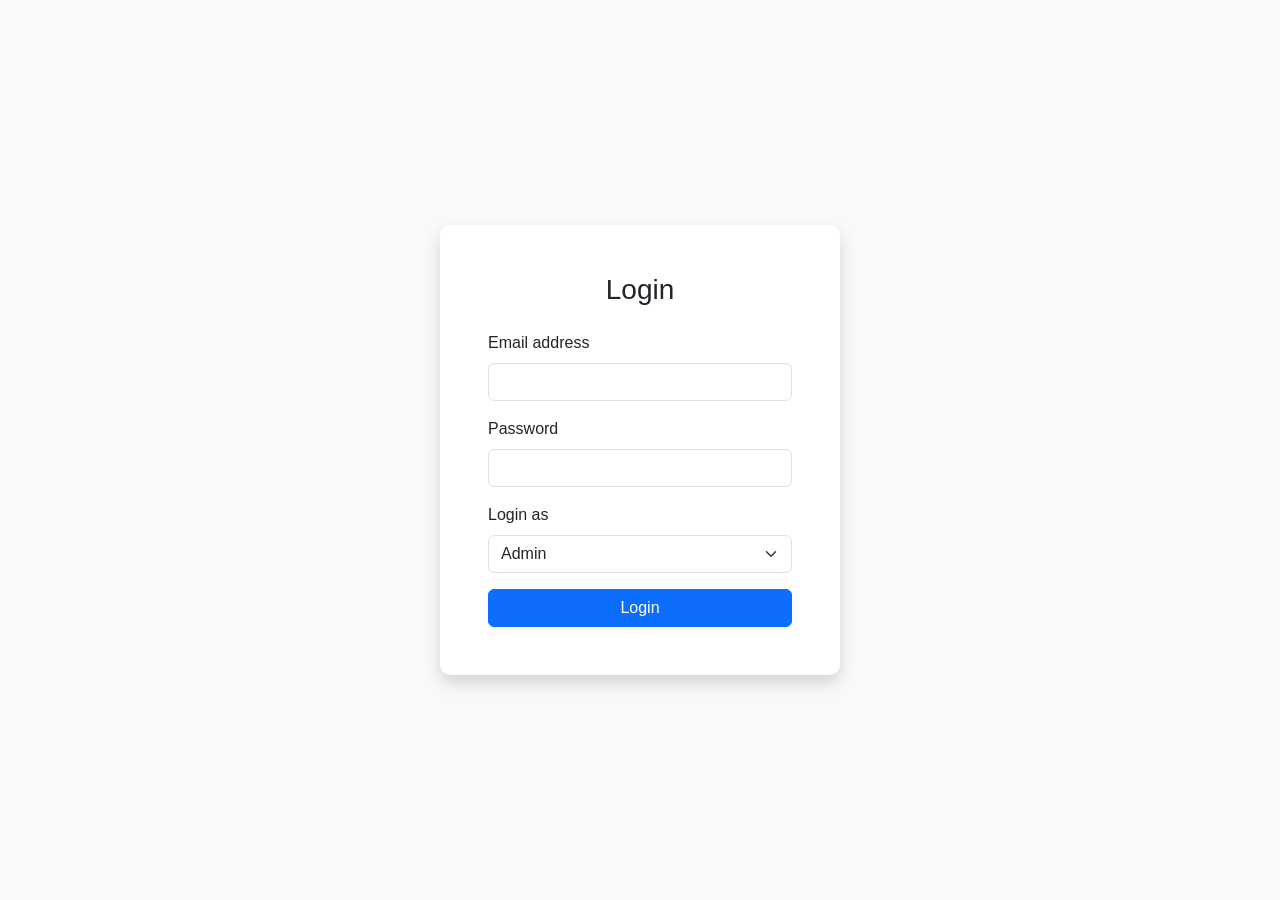
==== frontend/dashboard.html @ 7d5d5bfa "frontend added" ====
<!DOCTYPE html>
<html lang="en">
<head>
    <meta charset="UTF-8">
    <meta name="viewport" content="width=device-width, initial-scale=1.0">
    <title>Dashboard - ComfyGo</title>
    <link href="https://cdn.jsdelivr.net/npm/bootstrap@5.3.3/dist/css/bootstrap.min.css" rel="stylesheet">
    <link rel="stylesheet" href="css/style.css">
</head>
<body class="bg-light">
    <nav class="navbar navbar-expand-lg navbar-dark bg-dark">
        <div class="container">
            <a class="navbar-brand" href="dashboard.html">ComfyGo Admin</a>
            <div class="d-flex">
                <a href="hotels.html" class="btn btn-outline-light btn-sm me-2">Manage Hotels</a>
                <button id="logout-btn" class="btn btn-danger btn-sm">Logout</button>
            </div>
        </div>
    </nav>

    <div class="container mt-4">
        <h2>System Overview</h2>
        <hr>
        
        <div class="row mb-4">
            <div class="col-md-3">
                <div class="card text-white bg-primary">
                    <div class="card-body">
                        <h5 class="card-title">Customers</h5>
                        <h2 id="stat-customers">0</h2>
                    </div>
                </div>
            </div>
            <div class="col-md-3">
                <div class="card text-white bg-success">
                    <div class="card-body">
                        <h5 class="card-title">Hotels</h5>
                        <h2 id="stat-hotels">0</h2>
                    </div>
                </div>
            </div>
            <div class="col-md-3">
                <div class="card text-white bg-warning">
                    <div class="card-body">
                        <h5 class="card-title">Bookings</h5>
                        <h2 id="stat-bookings">0</h2>
                    </div>
                </div>
            </div>
            <div class="col-md-3">
                <div class="card text-white bg-info">
                    <div class="card-body">
                        <h5 class="card-title">Payments</h5>
                        <h2 id="stat-payments">0</h2>
                    </div>
                </div>
            </div>
        </div>

        <h4>Recent System Activity</h4>
        <div id="activity-feed" class="list-group">
        </div>
    </div>

    <script src="js/utils/storage.js"></script>
    <script src="js/api/client.js"></script>
    <script src="js/modules/auth.js"></script>
    <script src="js/modules/dashboard.js"></script>
</body>
</html>
---- frontend/css/style.css ----
body {
    font-family: 'Segoe UI', Tahoma, Geneva, Verdana, sans-serif;
}
.card {
    border: none;
    border-radius: 10px;
}
.activity-item {
    background: white;
    padding: 15px;
    border-radius: 8px;
    margin-bottom: 10px;
    border-left: 4px solid #0d6efd;
    box-shadow: 0 2px 4px rgba(0,0,0,0.05);
}
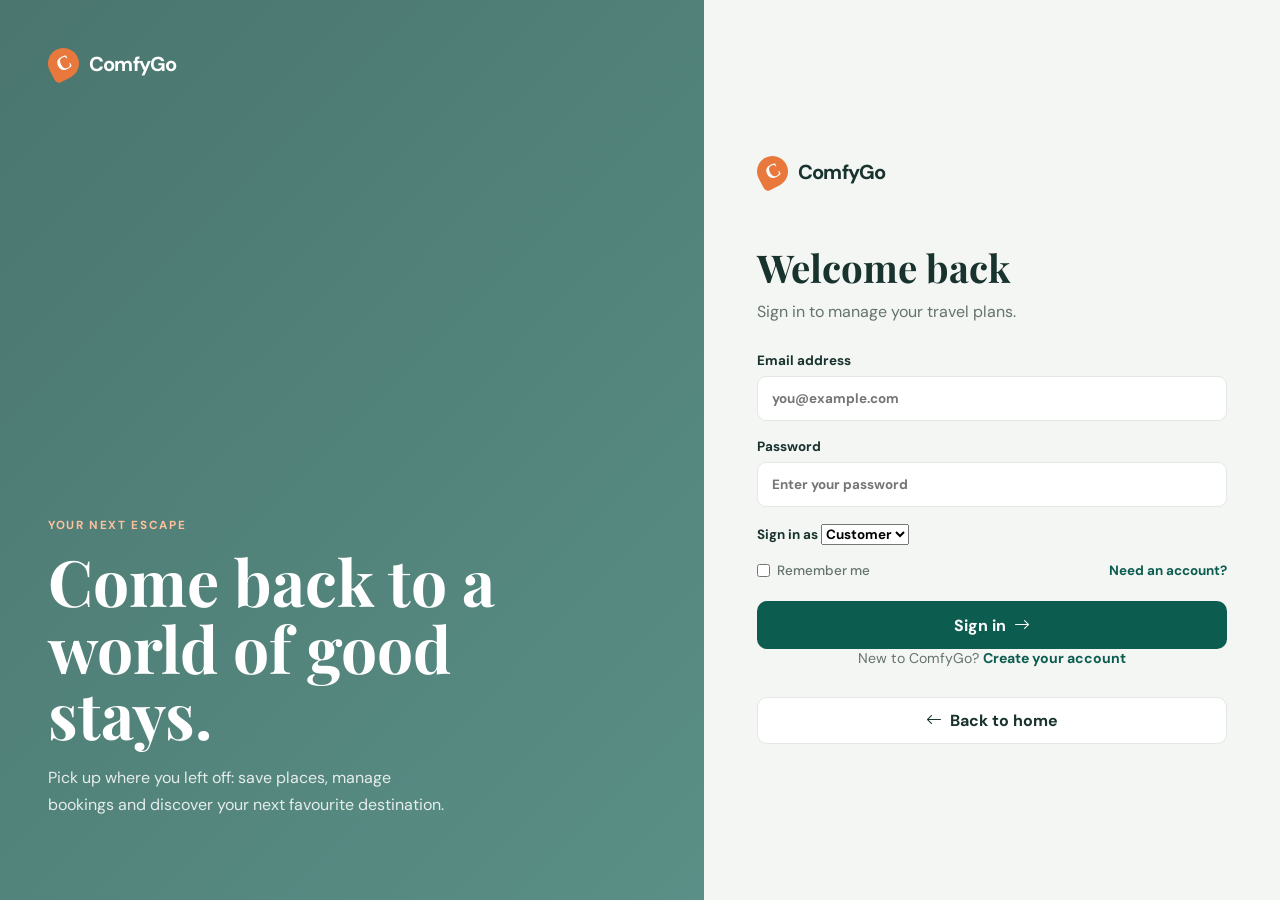
==== commit a1debddf: "frontend complete" ====
--- a/frontend/dashboard.html
+++ b/frontend/dashboard.html
@@ -1,70 +1,633 @@
-<!DOCTYPE html>
+<!doctype html>
 <html lang="en">
 <head>
-    <meta charset="UTF-8">
-    <meta name="viewport" content="width=device-width, initial-scale=1.0">
-    <title>Dashboard - ComfyGo</title>
-    <link href="https://cdn.jsdelivr.net/npm/bootstrap@5.3.3/dist/css/bootstrap.min.css" rel="stylesheet">
-    <link rel="stylesheet" href="css/style.css">
+  <meta charset="utf-8">
+  <meta name="viewport" content="width=device-width,initial-scale=1">
+  <title>Dashboard · ComfyGo</title>
+  <link rel="stylesheet" href="https://cdn.jsdelivr.net/npm/bootstrap-icons@1.11.3/font/bootstrap-icons.css">
+  <link rel="preconnect" href="https://fonts.googleapis.com">
+  <link rel="preconnect" href="https://fonts.gstatic.com" crossorigin>
+  <link rel="stylesheet" href="https://fonts.googleapis.com/css2?family=DM+Sans:wght@400;500;600;700&family=Playfair+Display:wght@600;700&display=swap">
+  <link rel="stylesheet" href="css/style.css">
+  <style>
+    .today-banner{background:linear-gradient(135deg,#0d5c50,#084339);color:#fff;border-radius:13px;padding:20px 24px;margin-bottom:24px;display:flex;justify-content:space-between;align-items:center;flex-wrap:wrap;gap:12px}
+    .today-banner h2{font-family:'Playfair Display',serif;font-size:1.3rem;margin:0}
+    .today-banner p{margin:4px 0 0;font-size:.85rem;color:#ffffffcc}
+    .today-stats{display:flex;gap:24px;flex-wrap:wrap}
+    .today-stat{text-align:center}
+    .today-stat strong{display:block;font-size:1.6rem}
+    .today-stat small{font-size:.72rem;color:#ffffffaa}
+    .revenue-stat{background:linear-gradient(135deg,#0d5c50,#1a7a6a);color:#fff}
+    .revenue-stat strong{color:#7dffc8}
+    .status-bar{display:flex;gap:8px;margin-top:8px;flex-wrap:wrap}
+    .status-pip{padding:3px 10px;border-radius:999px;font-size:.72rem;font-weight:700}
+    .pip-confirmed{background:#e2f4ea;color:#177457}
+    .pip-pending{background:#fff0cf;color:#9a6716}
+    .pip-cancelled{background:#fff0ed;color:#a63b20}
+    .pip-completed{background:#e0f0ff;color:#1a6fb5}
+    .activity-feed{max-height:320px;overflow-y:auto}
+    .activity-item{padding:10px 0;border-bottom:1px solid var(--line);font-size:.85rem;display:flex;gap:12px;align-items:start}
+    .activity-item:last-child{border:0}
+    .activity-icon{width:32px;height:32px;border-radius:8px;display:grid;place-items:center;font-size:.8rem;flex-shrink:0}
+    .icon-create{background:#e2f4ea;color:#177457}
+    .icon-update{background:#e0f0ff;color:#1a6fb5}
+    .icon-delete{background:#fff0ed;color:#a63b20}
+    .icon-default{background:#f0f0f0;color:var(--muted)}
+    .activity-text{flex:1}
+    .activity-text b{display:block;font-size:.86rem}
+    .activity-text small{color:var(--muted);font-size:.78rem}
+    .empty-state{text-align:center;padding:40px 20px;color:var(--muted)}
+    .empty-state i{font-size:2rem;display:block;margin-bottom:8px;opacity:.4}
+    .booking-item{padding:10px 0;border-bottom:1px solid var(--line);display:flex;justify-content:space-between;align-items:center;gap:10px;font-size:.86rem}
+    .booking-item:last-child{border:0}
+    .booking-names b{color:var(--ink)}
+    .booking-names small{display:block;color:var(--muted);font-size:.8rem}
+    .booking-amount{font-weight:700;color:var(--forest);white-space:nowrap}
+    .stars{color:var(--gold);letter-spacing:1px}
+    .entity-badge{display:inline-block;padding:2px 8px;border-radius:999px;font-size:.68rem;font-weight:700}
+    .badge-hotel{background:#e0f0ff;color:#1a6fb5}
+    .badge-restaurant{background:#fff0cf;color:#9a6716}
+    .badge-package{background:#f0e8ff;color:#6b3fa0}
+    .badge-activity{background:#e2f4ea;color:#177457}
+    @media(max-width:800px){
+      .today-stats{gap:16px}
+      .today-stat strong{font-size:1.2rem}
+    }
+  </style>
 </head>
-<body class="bg-light">
-    <nav class="navbar navbar-expand-lg navbar-dark bg-dark">
-        <div class="container">
-            <a class="navbar-brand" href="dashboard.html">ComfyGo Admin</a>
-            <div class="d-flex">
-                <a href="hotels.html" class="btn btn-outline-light btn-sm me-2">Manage Hotels</a>
-                <button id="logout-btn" class="btn btn-danger btn-sm">Logout</button>
-            </div>
-        </div>
-    </nav>
-
-    <div class="container mt-4">
-        <h2>System Overview</h2>
-        <hr>
-        
-        <div class="row mb-4">
-            <div class="col-md-3">
-                <div class="card text-white bg-primary">
-                    <div class="card-body">
-                        <h5 class="card-title">Customers</h5>
-                        <h2 id="stat-customers">0</h2>
-                    </div>
-                </div>
-            </div>
-            <div class="col-md-3">
-                <div class="card text-white bg-success">
-                    <div class="card-body">
-                        <h5 class="card-title">Hotels</h5>
-                        <h2 id="stat-hotels">0</h2>
-                    </div>
-                </div>
-            </div>
-            <div class="col-md-3">
-                <div class="card text-white bg-warning">
-                    <div class="card-body">
-                        <h5 class="card-title">Bookings</h5>
-                        <h2 id="stat-bookings">0</h2>
-                    </div>
-                </div>
-            </div>
-            <div class="col-md-3">
-                <div class="card text-white bg-info">
-                    <div class="card-body">
-                        <h5 class="card-title">Payments</h5>
-                        <h2 id="stat-payments">0</h2>
-                    </div>
-                </div>
-            </div>
-        </div>
-
-        <h4>Recent System Activity</h4>
-        <div id="activity-feed" class="list-group">
-        </div>
-    </div>
-
-    <script src="js/utils/storage.js"></script>
-    <script src="js/api/client.js"></script>
-    <script src="js/modules/auth.js"></script>
-    <script src="js/modules/dashboard.js"></script>
+<body>
+<main class="dashboard">
+  <aside class="sidebar">
+    <a class="brand" href="index.html"><b class="brand-mark">C</b>ComfyGo</a>
+    <p class="side-label">Workspace</p>
+    <a class="side-link active" href="#" data-view="overview"><i class="bi bi-grid-1x2"></i>Overview</a>
+    <a class="side-link" href="#" data-view="hotels"><i class="bi bi-buildings"></i>Hotels</a>
+    <a class="side-link" href="#" data-view="bookings"><i class="bi bi-calendar2-check"></i>Bookings</a>
+    <a class="side-link" href="#" data-view="pkg-bookings"><i class="bi bi-map"></i>Package Bookings</a>
+    <a class="side-link" href="#" data-view="act-bookings"><i class="bi bi-compass"></i>Activity Bookings</a>
+    <a class="side-link" href="#" data-view="customers"><i class="bi bi-people"></i>Customers</a>
+    <a class="side-link" href="#" data-view="guides"><i class="bi bi-signpost-2"></i>Guides</a>
+    <p class="side-label" style="margin-top:24px">Content</p>
+    <a class="side-link" href="#" data-view="reviews"><i class="bi bi-chat-left-text"></i>Reviews</a>
+    <a class="side-link" href="#" data-view="restaurants"><i class="bi bi-utensils"></i>Restaurants</a>
+    <p class="side-label" style="margin-top:24px">Finance</p>
+    <a class="side-link" href="#" data-view="payments"><i class="bi bi-credit-card"></i>Payments</a>
+    <a class="side-link" href="#" data-view="activity"><i class="bi bi-clock-history"></i>Activity Log</a>
+    <a class="side-link" href="index.html"><i class="bi bi-box-arrow-left"></i>Back to site</a>
+    <a class="side-link logout" href="#"><i class="bi bi-box-arrow-left"></i>Log out</a>
+  </aside>
+
+  <section class="dash-content">
+    <header class="dash-top">
+      <div>
+        <h1 id="greeting">Good morning, Admin</h1>
+        <p class="muted" style="margin:0;font-size:.87rem" id="date-display"></p>
+      </div>
+      <div style="display:flex;gap:13px;align-items:center">
+        <span id="user-info" class="muted" style="font-size:.85rem"></span>
+        <button class="btn btn-ghost" id="notification-btn" title="Recent activity"><i class="bi bi-bell"></i> <span id="notif-badge" style="display:none;background:var(--orange);color:#fff;border-radius:999px;padding:1px 6px;font-size:.7rem;font-weight:700"></span></button>
+      </div>
+    </header>
+
+    <div id="view-overview" class="dash-view">
+      <div class="today-banner" id="today-banner">
+        <div>
+          <h2 id="today-title">Today's Overview</h2>
+          <p id="today-subtitle">Loading activity...</p>
+        </div>
+        <div class="today-stats" id="today-stats"></div>
+      </div>
+
+      <div class="stat-grid">
+        <article class="stat">
+          <div class="stat-head">Total bookings <i class="bi bi-calendar2"></i></div>
+          <strong id="stat-bookings">—</strong>
+          <span class="trend muted" id="trend-bookings">Loading...</span>
+        </article>
+        <article class="stat revenue-stat">
+          <div class="stat-head" style="color:#ffffffaa">Total revenue <i class="bi bi-currency-dollar"></i></div>
+          <strong id="stat-revenue">—</strong>
+          <span class="trend" style="color:#7dffc8" id="trend-revenue">Loading...</span>
+        </article>
+        <article class="stat">
+          <div class="stat-head">Hotels <i class="bi bi-building"></i></div>
+          <strong id="stat-hotels">—</strong>
+          <span class="trend muted" id="trend-hotels">Loading...</span>
+        </article>
+        <article class="stat">
+          <div class="stat-head">Customers <i class="bi bi-people"></i></div>
+          <strong id="stat-customers">—</strong>
+          <span class="trend muted" id="trend-customers">Loading...</span>
+        </article>
+      </div>
+
+      <div class="stat-grid">
+        <article class="stat">
+          <div class="stat-head">Package bookings <i class="bi bi-map"></i></div>
+          <strong id="stat-pkg">—</strong>
+          <span class="trend muted" id="trend-pkg">Loading...</span>
+        </article>
+        <article class="stat">
+          <div class="stat-head">Activity bookings <i class="bi bi-compass"></i></div>
+          <strong id="stat-act">—</strong>
+          <span class="trend muted" id="trend-act">Loading...</span>
+        </article>
+        <article class="stat">
+          <div class="stat-head">Reviews <i class="bi bi-chat-left-text"></i></div>
+          <strong id="stat-reviews">—</strong>
+          <span class="trend muted" id="trend-reviews">Loading...</span>
+        </article>
+        <article class="stat">
+          <div class="stat-head">Restaurants <i class="bi bi-utensils"></i></div>
+          <strong id="stat-restaurants">—</strong>
+          <span class="trend muted" id="trend-restaurants">Loading...</span>
+        </article>
+      </div>
+
+      <div class="dash-grid">
+        <article class="panel">
+          <h2>Recent bookings</h2>
+          <div id="overview-bookings"><p class="muted">Loading...</p></div>
+        </article>
+        <article class="panel">
+          <h2>Today's activity</h2>
+          <div id="overview-activity" class="activity-feed"><p class="muted">Loading...</p></div>
+        </article>
+      </div>
+
+      <div class="dash-grid" style="margin-top:20px">
+        <article class="panel">
+          <h2>Popular destinations</h2>
+          <div id="overview-destinations"><p class="muted">Loading...</p></div>
+        </article>
+        <article class="panel">
+          <h2>Booking status breakdown</h2>
+          <div id="overview-status"><p class="muted">Loading...</p></div>
+        </article>
+      </div>
+    </div>
+
+    <div id="view-hotels" class="dash-view" style="display:none">
+      <article class="panel">
+        <div style="display:flex;justify-content:space-between;align-items:center;margin-bottom:18px">
+          <h2 style="margin:0">All Hotels</h2>
+          <span id="hotels-count" class="muted" style="font-size:.85rem"></span>
+        </div>
+        <div id="hotels-list"><p class="muted">Loading hotels...</p></div>
+      </article>
+    </div>
+
+    <div id="view-bookings" class="dash-view" style="display:none">
+      <article class="panel">
+        <div style="display:flex;justify-content:space-between;align-items:center;margin-bottom:18px">
+          <h2 style="margin:0">Hotel Bookings</h2>
+          <span id="bookings-count" class="muted" style="font-size:.85rem"></span>
+        </div>
+        <div id="bookings-list"><p class="muted">Loading bookings...</p></div>
+      </article>
+    </div>
+
+    <div id="view-pkg-bookings" class="dash-view" style="display:none">
+      <article class="panel">
+        <div style="display:flex;justify-content:space-between;align-items:center;margin-bottom:18px">
+          <h2 style="margin:0">Package Bookings</h2>
+          <span id="pkg-bookings-count" class="muted" style="font-size:.85rem"></span>
+        </div>
+        <div id="pkg-bookings-list"><p class="muted">Loading package bookings...</p></div>
+      </article>
+    </div>
+
+    <div id="view-act-bookings" class="dash-view" style="display:none">
+      <article class="panel">
+        <div style="display:flex;justify-content:space-between;align-items:center;margin-bottom:18px">
+          <h2 style="margin:0">Activity Bookings</h2>
+          <span id="act-bookings-count" class="muted" style="font-size:.85rem"></span>
+        </div>
+        <div id="act-bookings-list"><p class="muted">Loading activity bookings...</p></div>
+      </article>
+    </div>
+
+    <div id="view-customers" class="dash-view" style="display:none">
+      <article class="panel">
+        <div style="display:flex;justify-content:space-between;align-items:center;margin-bottom:18px">
+          <h2 style="margin:0">All Customers</h2>
+          <span id="customers-count" class="muted" style="font-size:.85rem"></span>
+        </div>
+        <div id="customers-list"><p class="muted">Loading customers...</p></div>
+      </article>
+    </div>
+
+    <div id="view-guides" class="dash-view" style="display:none">
+      <article class="panel">
+        <div style="display:flex;justify-content:space-between;align-items:center;margin-bottom:18px">
+          <h2 style="margin:0">All Guides</h2>
+          <span id="guides-count" class="muted" style="font-size:.85rem"></span>
+        </div>
+        <div id="guides-list"><p class="muted">Loading guides...</p></div>
+      </article>
+    </div>
+
+    <div id="view-reviews" class="dash-view" style="display:none">
+      <article class="panel">
+        <div style="display:flex;justify-content:space-between;align-items:center;margin-bottom:18px">
+          <h2 style="margin:0">Customer Reviews</h2>
+          <span id="reviews-count" class="muted" style="font-size:.85rem"></span>
+        </div>
+        <div id="reviews-list"><p class="muted">Loading reviews...</p></div>
+      </article>
+    </div>
+
+    <div id="view-restaurants" class="dash-view" style="display:none">
+      <article class="panel">
+        <div style="display:flex;justify-content:space-between;align-items:center;margin-bottom:18px">
+          <h2 style="margin:0">Restaurants</h2>
+          <span id="restaurants-count" class="muted" style="font-size:.85rem"></span>
+        </div>
+        <div id="restaurants-list"><p class="muted">Loading restaurants...</p></div>
+      </article>
+    </div>
+
+    <div id="view-payments" class="dash-view" style="display:none">
+      <article class="panel">
+        <div style="display:flex;justify-content:space-between;align-items:center;margin-bottom:18px">
+          <h2 style="margin:0">Payments</h2>
+          <span id="payments-count" class="muted" style="font-size:.85rem"></span>
+        </div>
+        <div id="payments-list"><p class="muted">Loading payments...</p></div>
+      </article>
+    </div>
+
+    <div id="view-activity" class="dash-view" style="display:none">
+      <article class="panel">
+        <div style="display:flex;justify-content:space-between;align-items:center;margin-bottom:18px">
+          <h2 style="margin:0">Activity Log</h2>
+          <span id="activity-count" class="muted" style="font-size:.85rem"></span>
+        </div>
+        <div id="activity-list"><p class="muted">Loading activity...</p></div>
+      </article>
+    </div>
+  </section>
+</main>
+
+<script src="js/utils/storage.js?v=5"></script>
+<script src="js/api/client.js?v=5"></script>
+<script>
+document.addEventListener('DOMContentLoaded', () => {
+  if (!Storage.isAuthenticated()) {
+    window.location.href = 'login.html';
+    return;
+  }
+  const role = Storage.getRole();
+  if (role !== 'admin' && role !== 'employee') {
+    window.location.href = 'index.html';
+    return;
+  }
+
+  const hour = new Date().getHours();
+  const greeting = hour < 12 ? 'Good morning' : hour < 18 ? 'Good afternoon' : 'Good evening';
+  const displayName = role.charAt(0).toUpperCase() + role.slice(1);
+  document.getElementById('greeting').textContent = greeting + ', ' + displayName;
+  document.getElementById('user-info').textContent = displayName;
+  document.getElementById('date-display').textContent = new Date().toLocaleDateString('en-US', { weekday: 'long', year: 'numeric', month: 'long', day: 'numeric' });
+
+  const sidebarLinks = document.querySelectorAll('.side-link[data-view]');
+  sidebarLinks.forEach(link => {
+    link.addEventListener('click', (e) => {
+      e.preventDefault();
+      const view = link.getAttribute('data-view');
+      sidebarLinks.forEach(l => l.classList.remove('active'));
+      link.classList.add('active');
+      document.querySelectorAll('.dash-view').forEach(v => v.style.display = 'none');
+      const targetView = document.getElementById('view-' + view);
+      if (targetView) {
+        targetView.style.display = 'block';
+        loadViewData(view);
+      }
+    });
+  });
+
+  document.querySelector('.side-link.logout').addEventListener('click', (e) => {
+    e.preventDefault();
+    if (confirm('Are you sure you want to log out?')) {
+      Storage.clear();
+      window.location.href = 'index.html';
+    }
+  });
+
+  document.getElementById('notification-btn').addEventListener('click', () => {
+    sidebarLinks.forEach(l => l.classList.remove('active'));
+    document.querySelector('[data-view="activity"]').classList.add('active');
+    document.querySelectorAll('.dash-view').forEach(v => v.style.display = 'none');
+    document.getElementById('view-activity').style.display = 'block';
+    loadViewData('activity');
+  });
+
+  loadOverview();
+});
+
+const loadedViews = {};
+
+function loadViewData(view) {
+  if (loadedViews[view]) return;
+  loadedViews[view] = true;
+  switch (view) {
+    case 'hotels': loadHotels(); break;
+    case 'bookings': loadAllBookings(); break;
+    case 'pkg-bookings': loadPkgBookings(); break;
+    case 'act-bookings': loadActBookings(); break;
+    case 'customers': loadAllCustomers(); break;
+    case 'guides': loadAllGuides(); break;
+    case 'reviews': loadAllReviews(); break;
+    case 'restaurants': loadAllRestaurants(); break;
+    case 'payments': loadAllPayments(); break;
+    case 'activity': loadActivityLog(); break;
+  }
+}
+
+function escapeHtml(text) { const d = document.createElement('div'); d.textContent = text || ''; return d.innerHTML; }
+function formatMoney(n) { return '$' + Number(n || 0).toLocaleString('en-US', { minimumFractionDigits: 0, maximumFractionDigits: 0 }); }
+function timeAgo(ts) {
+  if (!ts) return '';
+  const diff = Date.now() - new Date(ts).getTime();
+  const mins = Math.floor(diff / 60000);
+  if (mins < 1) return 'just now';
+  if (mins < 60) return mins + 'm ago';
+  const hrs = Math.floor(mins / 60);
+  if (hrs < 24) return hrs + 'h ago';
+  return Math.floor(hrs / 24) + 'd ago';
+}
+function statusClass(s) {
+  if (s === 'confirmed' || s === 'completed') return 'confirmed';
+  if (s === 'cancelled') return 'cancelled';
+  return 'pending';
+}
+function starsStr(r) { const n = Math.round(r || 0); return '<i class="bi bi-star-fill" style="color:var(--gold)"></i>'.repeat(n) + '<i class="bi bi-star" style="color:var(--gold)"></i>'.repeat(5 - n); }
+function actionIconClass(a) { return a === 'CREATE' ? 'icon-create' : a === 'DELETE' ? 'icon-delete' : a === 'UPDATE' ? 'icon-update' : 'icon-default'; }
+function actionIcon(a) { return a === 'CREATE' ? 'bi-plus-lg' : a === 'DELETE' ? 'bi-trash3' : a === 'UPDATE' ? 'bi-pencil' : 'bi-circle'; }
+function entityBadge(type) {
+  const cls = { hotel: 'badge-hotel', restaurant: 'badge-restaurant', package: 'badge-package', activity: 'badge-activity' };
+  return '<span class="entity-badge ' + (cls[type] || '') + '">' + escapeHtml(type) + '</span>';
+}
+
+async function loadOverview() {
+  let stats = {};
+  try {
+    stats = await apiClient.get('/admin/stats');
+
+    document.getElementById('stat-bookings').textContent = (stats.bookings || 0) + (stats.package_bookings || 0) + (stats.activity_bookings || 0);
+    document.getElementById('stat-revenue').textContent = formatMoney(stats.total_revenue);
+    document.getElementById('stat-hotels').textContent = stats.hotels || 0;
+    document.getElementById('stat-customers').textContent = stats.customers || 0;
+    document.getElementById('stat-pkg').textContent = stats.package_bookings || 0;
+    document.getElementById('stat-act').textContent = stats.activity_bookings || 0;
+    document.getElementById('stat-reviews').textContent = stats.reviews || 0;
+    document.getElementById('stat-restaurants').textContent = stats.restaurants || 0;
+
+    document.getElementById('trend-bookings').textContent = (stats.today_bookings || 0) + (stats.today_pkg_bookings || 0) + (stats.today_act_bookings || 0) + ' total today';
+    document.getElementById('trend-revenue').textContent = stats.today_revenue ? '+' + formatMoney(stats.today_revenue) + ' today' : 'No revenue today';
+    document.getElementById('trend-customers').textContent = stats.today_new_customers ? '+' + stats.today_new_customers + ' new today' : 'No new signups today';
+    document.getElementById('trend-hotels').textContent = 'In the system';
+    document.getElementById('trend-pkg').textContent = stats.today_pkg_bookings ? '+' + stats.today_pkg_bookings + ' today' : 'No packages today';
+    document.getElementById('trend-act').textContent = stats.today_act_bookings ? '+' + stats.today_act_bookings + ' today' : 'No activities today';
+    document.getElementById('trend-reviews').textContent = stats.today_reviews ? '+' + stats.today_reviews + ' today' : 'No reviews today';
+    document.getElementById('trend-restaurants').textContent = 'In the system';
+
+    const totalToday = (stats.today_bookings || 0) + (stats.today_payments || 0) + (stats.today_new_customers || 0) + (stats.today_pkg_bookings || 0) + (stats.today_act_bookings || 0) + (stats.today_reviews || 0);
+    document.getElementById('today-subtitle').textContent = totalToday > 0 ? totalToday + ' actions recorded today' : 'No activity recorded today yet';
+    document.getElementById('today-title').textContent = "Today's Overview";
+
+    document.getElementById('today-stats').innerHTML =
+      '<div class="today-stat"><strong>' + (stats.today_bookings || 0) + '</strong><small>Hotel bookings</small></div>' +
+      '<div class="today-stat"><strong>' + formatMoney(stats.today_revenue) + '</strong><small>Revenue</small></div>' +
+      '<div class="today-stat"><strong>' + ((stats.today_pkg_bookings || 0) + (stats.today_act_bookings || 0)) + '</strong><small>Package/Activity</small></div>' +
+      '<div class="today-stat"><strong>' + (stats.today_new_customers || 0) + '</strong><small>New customers</small></div>' +
+      '<div class="today-stat"><strong>' + (stats.today_reviews || 0) + '</strong><small>Reviews</small></div>';
+
+    const statusContainer = document.getElementById('overview-status');
+    const statusData = stats.booking_status || {};
+    const totalBookings = stats.bookings || 1;
+    const statusEntries = Object.entries(statusData);
+    if (statusEntries.length > 0) {
+      statusContainer.innerHTML = statusEntries.map(([status, count]) => {
+        const pct = Math.round((count / totalBookings) * 100);
+        return '<div style="margin-bottom:12px"><div style="display:flex;justify-content:space-between;font-size:.88rem;margin-bottom:4px"><span class="status-pip pip-' + status + '">' + status + '</span><span><b>' + count + '</b> (' + pct + '%)</span></div><div style="height:6px;background:#f0f0f0;border-radius:3px;overflow:hidden"><div style="height:100%;width:' + pct + '%;background:var(--forest);border-radius:3px"></div></div></div>';
+      }).join('');
+    } else {
+      statusContainer.innerHTML = '<p class="muted">No bookings yet.</p>';
+    }
+
+    const actionData = stats.recent_actions || {};
+    const totalActions = Object.values(actionData).reduce((a, b) => a + b, 0);
+    if (totalActions > 0) {
+      const badge = document.getElementById('notif-badge');
+      badge.textContent = totalActions;
+      badge.style.display = 'inline';
+    }
+  } catch (error) { console.error('Could not load stats:', error); }
+
+  try {
+    const bookings = await apiClient.get('/admin/bookings/enriched?limit=5');
+    const container = document.getElementById('overview-bookings');
+    if (bookings.length > 0) {
+      container.innerHTML = bookings.map(b =>
+        '<div class="booking-item"><div class="booking-names"><b>' + escapeHtml(b.customer_name) + '</b><small>' + escapeHtml(b.hotel_name) + (b.hotel_city ? ' · ' + escapeHtml(b.hotel_city) : '') + ' · ' + b.check_in_date + ' → ' + b.check_out_date + '</small></div><div style="display:flex;gap:8px;align-items:center"><span class="booking-amount">' + formatMoney(b.total_amount) + '</span><span class="status ' + statusClass(b.booking_status) + '">' + b.booking_status + '</span></div></div>'
+      ).join('');
+    } else {
+      container.innerHTML = '<div class="empty-state"><i class="bi bi-calendar2-check"></i>No bookings yet.</div>';
+    }
+  } catch (e) { document.getElementById('overview-bookings').innerHTML = '<p class="muted">Could not load bookings.</p>'; }
+
+  try {
+    const logs = await apiClient.get('/admin/audit-logs?limit=8');
+    const items = logs.items || [];
+    const container = document.getElementById('overview-activity');
+    if (items.length > 0) {
+      container.innerHTML = items.map(log =>
+        '<div class="activity-item"><div class="activity-icon ' + actionIconClass(log.action) + '"><i class="bi ' + actionIcon(log.action) + '"></i></div><div class="activity-text"><b>' + escapeHtml(log.action) + ' ' + escapeHtml(log.entity_type || 'resource') + (log.entity_id ? ' #' + log.entity_id : '') + '</b><small>' + (log.user_role || 'System') + (log.user_id ? ' #' + log.user_id : '') + ' · ' + (log.status_code || '') + ' · ' + timeAgo(log.timestamp) + '</small></div></div>'
+      ).join('');
+    } else {
+      container.innerHTML = '<div class="empty-state"><i class="bi bi-clock-history"></i>No recent activity.</div>';
+    }
+  } catch (e) { document.getElementById('overview-activity').innerHTML = '<p class="muted">Could not load activity.</p>'; }
+
+  try {
+    const destinations = await apiClient.get('/hotels/destinations');
+    const list = Array.isArray(destinations) ? destinations : (destinations.items || []);
+    const container = document.getElementById('overview-destinations');
+    if (list.length > 0) {
+      container.innerHTML = list.slice(0, 5).map(d =>
+        '<div class="booking-item"><span><b>' + escapeHtml(d.city) + ', ' + escapeHtml(d.country) + '</b><br><small class="muted">' + d.hotel_count + ' hotel' + (d.hotel_count !== 1 ? 's' : '') + '</small></span></div>'
+      ).join('');
+    } else {
+      container.innerHTML = '<div class="empty-state"><i class="bi bi-geo-alt"></i>No destinations yet.</div>';
+    }
+  } catch (e) { document.getElementById('overview-destinations').innerHTML = '<p class="muted">Could not load destinations.</p>'; }
+}
+
+async function loadHotels() {
+  const container = document.getElementById('hotels-list');
+  try {
+    const data = await apiClient.get('/hotels/?limit=100');
+    const hotels = data.items || [];
+    document.getElementById('hotels-count').textContent = hotels.length + ' hotel' + (hotels.length !== 1 ? 's' : '');
+    if (hotels.length > 0) {
+      container.innerHTML = '<table style="width:100%;border-collapse:collapse;font-size:.88rem"><thead><tr style="border-bottom:2px solid var(--line);text-align:left"><th style="padding:10px 8px;color:var(--muted)">ID</th><th style="padding:10px 8px;color:var(--muted)">Name</th><th style="padding:10px 8px;color:var(--muted)">City</th><th style="padding:10px 8px;color:var(--muted)">Country</th><th style="padding:10px 8px;color:var(--muted)">Rating</th></tr></thead><tbody>' +
+        hotels.map(h => '<tr style="border-bottom:1px solid var(--line)"><td style="padding:10px 8px">' + h.hotel_id + '</td><td style="padding:10px 8px;font-weight:600">' + escapeHtml(h.hotel_name) + '</td><td style="padding:10px 8px">' + escapeHtml(h.hotel_city) + '</td><td style="padding:10px 8px">' + escapeHtml(h.hotel_country) + '</td><td style="padding:10px 8px">' + (h.hotel_rating || 'N/A') + '</td></tr>').join('') +
+        '</tbody></table>';
+    } else {
+      container.innerHTML = '<div class="empty-state"><i class="bi bi-buildings"></i>No hotels found.</div>';
+    }
+  } catch (e) { container.innerHTML = '<p class="muted">Could not load hotels.</p>'; }
+}
+
+async function loadAllBookings() {
+  const container = document.getElementById('bookings-list');
+  try {
+    const bookings = await apiClient.get('/admin/bookings/enriched?limit=100');
+    document.getElementById('bookings-count').textContent = bookings.length + ' booking' + (bookings.length !== 1 ? 's' : '');
+    if (bookings.length > 0) {
+      container.innerHTML = '<table style="width:100%;border-collapse:collapse;font-size:.86rem"><thead><tr style="border-bottom:2px solid var(--line);text-align:left"><th style="padding:10px 8px;color:var(--muted)">#</th><th style="padding:10px 8px;color:var(--muted)">Customer</th><th style="padding:10px 8px;color:var(--muted)">Hotel</th><th style="padding:10px 8px;color:var(--muted)">Check-in</th><th style="padding:10px 8px;color:var(--muted)">Check-out</th><th style="padding:10px 8px;color:var(--muted)">Guests</th><th style="padding:10px 8px;color:var(--muted)">Amount</th><th style="padding:10px 8px;color:var(--muted)">Status</th></tr></thead><tbody>' +
+        bookings.map(b => '<tr style="border-bottom:1px solid var(--line)"><td style="padding:10px 8px">' + b.booking_id + '</td><td style="padding:10px 8px;font-weight:600">' + escapeHtml(b.customer_name) + '<br><small style="color:var(--muted);font-weight:400">' + escapeHtml(b.customer_email) + '</small></td><td style="padding:10px 8px">' + escapeHtml(b.hotel_name) + '<br><small style="color:var(--muted)">' + escapeHtml(b.hotel_city) + '</small></td><td style="padding:10px 8px">' + b.check_in_date + '</td><td style="padding:10px 8px">' + b.check_out_date + '</td><td style="padding:10px 8px">' + b.number_of_guests + '</td><td style="padding:10px 8px;font-weight:700;color:var(--forest)">' + formatMoney(b.total_amount) + '</td><td style="padding:10px 8px"><span class="status ' + statusClass(b.booking_status) + '">' + b.booking_status + '</span></td></tr>').join('') +
+        '</tbody></table>';
+    } else {
+      container.innerHTML = '<div class="empty-state"><i class="bi bi-calendar2-check"></i>No bookings yet.</div>';
+    }
+  } catch (e) { container.innerHTML = '<p class="muted">Could not load bookings.</p>'; }
+}
+
+async function loadPkgBookings() {
+  const container = document.getElementById('pkg-bookings-list');
+  try {
+    const bookings = await apiClient.get('/admin/package-bookings/enriched?limit=100');
+    document.getElementById('pkg-bookings-count').textContent = bookings.length + ' booking' + (bookings.length !== 1 ? 's' : '');
+    if (bookings.length > 0) {
+      container.innerHTML = '<table style="width:100%;border-collapse:collapse;font-size:.86rem"><thead><tr style="border-bottom:2px solid var(--line);text-align:left"><th style="padding:10px 8px;color:var(--muted)">Ref</th><th style="padding:10px 8px;color:var(--muted)">Customer</th><th style="padding:10px 8px;color:var(--muted)">Package</th><th style="padding:10px 8px;color:var(--muted)">Travel Date</th><th style="padding:10px 8px;color:var(--muted)">Persons</th><th style="padding:10px 8px;color:var(--muted)">Amount</th><th style="padding:10px 8px;color:var(--muted)">Status</th></tr></thead><tbody>' +
+        bookings.map(b => '<tr style="border-bottom:1px solid var(--line)"><td style="padding:10px 8px;font-family:monospace;font-size:.8rem">' + escapeHtml(b.booking_ref) + '</td><td style="padding:10px 8px;font-weight:600">' + escapeHtml(b.customer_name) + '<br><small style="color:var(--muted);font-weight:400">' + escapeHtml(b.customer_email) + '</small></td><td style="padding:10px 8px">' + escapeHtml(b.package_name) + '<br><small style="color:var(--muted)">' + escapeHtml(b.destination) + '</small></td><td style="padding:10px 8px">' + b.travel_date + '</td><td style="padding:10px 8px">' + b.num_persons + '</td><td style="padding:10px 8px;font-weight:700;color:var(--forest)">' + formatMoney(b.total_amount) + '</td><td style="padding:10px 8px"><span class="status ' + statusClass(b.status) + '">' + b.status + '</span></td></tr>').join('') +
+        '</tbody></table>';
+    } else {
+      container.innerHTML = '<div class="empty-state"><i class="bi bi-map"></i>No package bookings yet.</div>';
+    }
+  } catch (e) { container.innerHTML = '<p class="muted">Could not load package bookings.</p>'; }
+}
+
+async function loadActBookings() {
+  const container = document.getElementById('act-bookings-list');
+  try {
+    const bookings = await apiClient.get('/admin/activity-bookings/enriched?limit=100');
+    document.getElementById('act-bookings-count').textContent = bookings.length + ' booking' + (bookings.length !== 1 ? 's' : '');
+    if (bookings.length > 0) {
+      container.innerHTML = '<table style="width:100%;border-collapse:collapse;font-size:.86rem"><thead><tr style="border-bottom:2px solid var(--line);text-align:left"><th style="padding:10px 8px;color:var(--muted)">Ref</th><th style="padding:10px 8px;color:var(--muted)">Customer</th><th style="padding:10px 8px;color:var(--muted)">Activity</th><th style="padding:10px 8px;color:var(--muted)">Date</th><th style="padding:10px 8px;color:var(--muted)">Persons</th><th style="padding:10px 8px;color:var(--muted)">Amount</th><th style="padding:10px 8px;color:var(--muted)">Status</th></tr></thead><tbody>' +
+        bookings.map(b => '<tr style="border-bottom:1px solid var(--line)"><td style="padding:10px 8px;font-family:monospace;font-size:.8rem">' + escapeHtml(b.booking_ref) + '</td><td style="padding:10px 8px;font-weight:600">' + escapeHtml(b.customer_name) + '<br><small style="color:var(--muted);font-weight:400">' + escapeHtml(b.customer_email) + '</small></td><td style="padding:10px 8px">' + escapeHtml(b.activity_name) + '<br><small style="color:var(--muted)">' + escapeHtml(b.destination) + '</small></td><td style="padding:10px 8px">' + b.booking_date + '</td><td style="padding:10px 8px">' + b.num_persons + '</td><td style="padding:10px 8px;font-weight:700;color:var(--forest)">' + formatMoney(b.total_amount) + '</td><td style="padding:10px 8px"><span class="status ' + statusClass(b.status) + '">' + b.status + '</span></td></tr>').join('') +
+        '</tbody></table>';
+    } else {
+      container.innerHTML = '<div class="empty-state"><i class="bi bi-compass"></i>No activity bookings yet.</div>';
+    }
+  } catch (e) { container.innerHTML = '<p class="muted">Could not load activity bookings.</p>'; }
+}
+
+async function loadAllCustomers() {
+  const container = document.getElementById('customers-list');
+  try {
+    const data = await apiClient.get('/customers/?limit=100');
+    const customers = data.items || [];
+    document.getElementById('customers-count').textContent = customers.length + ' customer' + (customers.length !== 1 ? 's' : '');
+    if (customers.length > 0) {
+      container.innerHTML = '<table style="width:100%;border-collapse:collapse;font-size:.88rem"><thead><tr style="border-bottom:2px solid var(--line);text-align:left"><th style="padding:10px 8px;color:var(--muted)">ID</th><th style="padding:10px 8px;color:var(--muted)">Name</th><th style="padding:10px 8px;color:var(--muted)">Email</th><th style="padding:10px 8px;color:var(--muted)">Phone</th><th style="padding:10px 8px;color:var(--muted)">Joined</th></tr></thead><tbody>' +
+        customers.map(c => '<tr style="border-bottom:1px solid var(--line)"><td style="padding:10px 8px">' + c.customer_id + '</td><td style="padding:10px 8px;font-weight:600">' + escapeHtml(c.customer_name || 'N/A') + '</td><td style="padding:10px 8px">' + escapeHtml(c.customer_email || 'N/A') + '</td><td style="padding:10px 8px">' + escapeHtml(c.customer_phone || '—') + '</td><td style="padding:10px 8px">' + timeAgo(c.created_at) + '</td></tr>').join('') +
+        '</tbody></table>';
+    } else {
+      container.innerHTML = '<div class="empty-state"><i class="bi bi-people"></i>No customers yet.</div>';
+    }
+  } catch (e) { container.innerHTML = '<p class="muted">Could not load customers.</p>'; }
+}
+
+async function loadAllGuides() {
+  const container = document.getElementById('guides-list');
+  try {
+    const data = await apiClient.get('/guides/?limit=100');
+    const guides = data.items || [];
+    document.getElementById('guides-count').textContent = guides.length + ' guide' + (guides.length !== 1 ? 's' : '');
+    if (guides.length > 0) {
+      container.innerHTML = '<table style="width:100%;border-collapse:collapse;font-size:.88rem"><thead><tr style="border-bottom:2px solid var(--line);text-align:left"><th style="padding:10px 8px;color:var(--muted)">ID</th><th style="padding:10px 8px;color:var(--muted)">Name</th><th style="padding:10px 8px;color:var(--muted)">Email</th><th style="padding:10px 8px;color:var(--muted)">City</th><th style="padding:10px 8px;color:var(--muted)">Language</th><th style="padding:10px 8px;color:var(--muted)">Experience</th></tr></thead><tbody>' +
+        guides.map(g => '<tr style="border-bottom:1px solid var(--line)"><td style="padding:10px 8px">' + g.guide_id + '</td><td style="padding:10px 8px;font-weight:600">' + escapeHtml(g.guide_name) + '</td><td style="padding:10px 8px">' + escapeHtml(g.guide_email || 'N/A') + '</td><td style="padding:10px 8px">' + escapeHtml(g.guide_city || '—') + '</td><td style="padding:10px 8px">' + escapeHtml(g.guide_language || 'General') + '</td><td style="padding:10px 8px">' + (g.guide_experience ? g.guide_experience + ' yrs' : 'New') + '</td></tr>').join('') +
+        '</tbody></table>';
+    } else {
+      container.innerHTML = '<div class="empty-state"><i class="bi bi-compass"></i>No guides yet.</div>';
+    }
+  } catch (e) { container.innerHTML = '<p class="muted">Could not load guides.</p>'; }
+}
+
+async function loadAllReviews() {
+  const container = document.getElementById('reviews-list');
+  try {
+    const reviews = await apiClient.get('/admin/reviews/enriched?limit=100');
+    document.getElementById('reviews-count').textContent = reviews.length + ' review' + (reviews.length !== 1 ? 's' : '');
+    if (reviews.length > 0) {
+      container.innerHTML = '<table style="width:100%;border-collapse:collapse;font-size:.86rem"><thead><tr style="border-bottom:2px solid var(--line);text-align:left"><th style="padding:10px 8px;color:var(--muted)">#</th><th style="padding:10px 8px;color:var(--muted)">Customer</th><th style="padding:10px 8px;color:var(--muted)">Entity</th><th style="padding:10px 8px;color:var(--muted)">Rating</th><th style="padding:10px 8px;color:var(--muted)">Title</th><th style="padding:10px 8px;color:var(--muted)">Comment</th><th style="padding:10px 8px;color:var(--muted)">Date</th></tr></thead><tbody>' +
+        reviews.map(r => '<tr style="border-bottom:1px solid var(--line)"><td style="padding:10px 8px">' + r.review_id + '</td><td style="padding:10px 8px;font-weight:600">' + escapeHtml(r.customer_name) + '<br><small style="color:var(--muted);font-weight:400">' + escapeHtml(r.customer_email) + '</small></td><td style="padding:10px 8px">' + entityBadge(r.entity_type) + ' #' + r.entity_id + '</td><td style="padding:10px 8px"><span class="stars">' + starsStr(r.rating) + '</span> ' + r.rating + '</td><td style="padding:10px 8px">' + escapeHtml(r.title || '—') + '</td><td style="padding:10px 8px;max-width:250px;overflow:hidden;text-overflow:ellipsis;white-space:nowrap">' + escapeHtml(r.comment || '—') + '</td><td style="padding:10px 8px">' + timeAgo(r.created_at) + '</td></tr>').join('') +
+        '</tbody></table>';
+    } else {
+      container.innerHTML = '<div class="empty-state"><i class="bi bi-chat-left-text"></i>No reviews yet.</div>';
+    }
+  } catch (e) { container.innerHTML = '<p class="muted">Could not load reviews.</p>'; }
+}
+
+async function loadAllRestaurants() {
+  const container = document.getElementById('restaurants-list');
+  try {
+    const restaurants = await apiClient.get('/admin/restaurants?limit=100');
+    document.getElementById('restaurants-count').textContent = restaurants.length + ' restaurant' + (restaurants.length !== 1 ? 's' : '');
+    if (restaurants.length > 0) {
+      container.innerHTML = '<table style="width:100%;border-collapse:collapse;font-size:.86rem"><thead><tr style="border-bottom:2px solid var(--line);text-align:left"><th style="padding:10px 8px;color:var(--muted)">ID</th><th style="padding:10px 8px;color:var(--muted)">Name</th><th style="padding:10px 8px;color:var(--muted)">Destination</th><th style="padding:10px 8px;color:var(--muted)">Cuisine</th><th style="padding:10px 8px;color:var(--muted)">Rating</th><th style="padding:10px 8px;color:var(--muted)">Price</th><th style="padding:10px 8px;color:var(--muted)">Features</th></tr></thead><tbody>' +
+        restaurants.map(r => {
+          const feats = [];
+          if (r.vegetarian_options) feats.push('<span style="color:#177457">Veg</span>');
+          if (r.outdoor_seating) feats.push('<span style="color:#1a6fb5">Outdoor</span>');
+          if (r.delivery_available) feats.push('<span style="color:#6b3fa0">Delivery</span>');
+          if (r.is_featured) feats.push('<span style="color:var(--orange)">Featured</span>');
+          return '<tr style="border-bottom:1px solid var(--line)"><td style="padding:10px 8px">' + r.restaurant_id + '</td><td style="padding:10px 8px;font-weight:600">' + escapeHtml(r.restaurant_name) + '</td><td style="padding:10px 8px">' + escapeHtml(r.destination) + '</td><td style="padding:10px 8px">' + escapeHtml(r.cuisine) + '</td><td style="padding:10px 8px"><span class="stars">' + starsStr(r.rating) + '</span> ' + (r.rating || 'N/A') + '</td><td style="padding:10px 8px">' + escapeHtml(r.price_range || '—') + '</td><td style="padding:10px 8px;font-size:.8rem">' + feats.join(' · ') + '</td></tr>';
+        }).join('') +
+        '</tbody></table>';
+    } else {
+      container.innerHTML = '<div class="empty-state"><i class="bi bi-utensils"></i>No restaurants yet.</div>';
+    }
+  } catch (e) { container.innerHTML = '<p class="muted">Could not load restaurants.</p>'; }
+}
+
+async function loadAllPayments() {
+  const container = document.getElementById('payments-list');
+  try {
+    const data = await apiClient.get('/payments/?limit=100');
+    const payments = data.items || [];
+    document.getElementById('payments-count').textContent = payments.length + ' payment' + (payments.length !== 1 ? 's' : '');
+    if (payments.length > 0) {
+      const total = payments.reduce((s, p) => s + Number(p.payment_amount || 0), 0);
+      container.innerHTML =
+        '<div style="margin-bottom:16px;padding:12px 16px;background:var(--mint);border-radius:10px;font-size:.9rem"><b>Total:</b> ' + formatMoney(total) + ' from ' + payments.length + ' payment' + (payments.length !== 1 ? 's' : '') + '</div>' +
+        '<table style="width:100%;border-collapse:collapse;font-size:.86rem"><thead><tr style="border-bottom:2px solid var(--line);text-align:left"><th style="padding:10px 8px;color:var(--muted)">ID</th><th style="padding:10px 8px;color:var(--muted)">Booking</th><th style="padding:10px 8px;color:var(--muted)">Amount</th><th style="padding:10px 8px;color:var(--muted)">Method</th><th style="padding:10px 8px;color:var(--muted)">Status</th><th style="padding:10px 8px;color:var(--muted)">Transaction</th><th style="padding:10px 8px;color:var(--muted)">Date</th></tr></thead><tbody>' +
+        payments.map(p => '<tr style="border-bottom:1px solid var(--line)"><td style="padding:10px 8px">' + p.payment_id + '</td><td style="padding:10px 8px">#' + p.booking_id + '</td><td style="padding:10px 8px;font-weight:700;color:var(--forest)">' + formatMoney(p.payment_amount) + '</td><td style="padding:10px 8px">' + escapeHtml(p.payment_method || 'N/A') + '</td><td style="padding:10px 8px"><span class="status ' + statusClass(p.payment_status) + '">' + p.payment_status + '</span></td><td style="padding:10px 8px;font-size:.8rem;color:var(--muted)">' + escapeHtml(p.transaction_id || '—') + '</td><td style="padding:10px 8px">' + timeAgo(p.payment_date) + '</td></tr>').join('') +
+        '</tbody></table>';
+    } else {
+      container.innerHTML = '<div class="empty-state"><i class="bi bi-credit-card"></i>No payments yet.</div>';
+    }
+  } catch (e) { container.innerHTML = '<p class="muted">Could not load payments.</p>'; }
+}
+
+async function loadActivityLog() {
+  const container = document.getElementById('activity-list');
+  try {
+    const logs = await apiClient.get('/admin/audit-logs?limit=50');
+    const items = logs.items || [];
+    document.getElementById('activity-count').textContent = (logs.total || items.length) + ' log entries';
+    if (items.length > 0) {
+      container.innerHTML = items.map(log =>
+        '<div class="activity-item"><div class="activity-icon ' + actionIconClass(log.action) + '"><i class="bi ' + actionIcon(log.action) + '"></i></div><div class="activity-text" style="flex:1"><b>' + escapeHtml(log.action) + ' ' + escapeHtml(log.entity_type || 'resource') + (log.entity_id ? ' #' + log.entity_id : '') + '</b><small>' + (log.user_role ? escapeHtml(log.user_role) : 'System') + (log.user_id ? ' #' + log.user_id : '') + ' · ' + log.request_method + ' ' + escapeHtml(log.request_path) + ' · ' + (log.status_code || '—') + ' · ' + (log.duration_ms ? Math.round(log.duration_ms) + 'ms' : '—') + ' · ' + timeAgo(log.timestamp) + (log.ip_address ? ' · ' + escapeHtml(log.ip_address) : '') + '</small></div></div>'
+      ).join('');
+    } else {
+      container.innerHTML = '<div class="empty-state"><i class="bi bi-clock-history"></i>No activity recorded yet.</div>';
+    }
+  } catch (e) { container.innerHTML = '<p class="muted">Could not load activity.</p>'; }
+}
+</script>
 </body>
-</html>+</html>
--- a/frontend/css/style.css
+++ b/frontend/css/style.css
@@ -1,15 +1,247 @@
-body {
-    font-family: 'Segoe UI', Tahoma, Geneva, Verdana, sans-serif;
+:root{--ink:#18322d;--muted:#65736e;--forest:#0d5c50;--forest-dark:#084339;--mint:#e9f3ee;--paper:#fbfaf7;--line:#e4e8e4;--orange:#e8783c;--gold:#f4b63f;--white:#fff;--shadow:0 14px 42px rgba(18,48,42,.10);--radius:18px}
+*,*::before,*::after{box-sizing:border-box}
+html{scroll-padding-top:80px}
+body{margin:0;font-family:'DM Sans',system-ui,-apple-system,BlinkMacSystemFont,'Segoe UI',sans-serif;background:var(--paper);color:var(--ink);text-rendering:optimizeLegibility;-webkit-font-smoothing:antialiased;-moz-osx-font-smoothing:grayscale;overflow-x:hidden}
+a{color:inherit;text-decoration:none}
+button,input,select{font:inherit}
+button{cursor:pointer}
+img{display:block;max-width:100%}
+
+.shell{max-width:1180px;margin:auto;padding:0 24px}
+.eyebrow{color:var(--orange);font-size:.73rem;font-weight:700;letter-spacing:.14em;text-transform:uppercase}
+.section{padding:88px 0}
+.section-soft{background:#f0f5f2}
+.section-head{display:flex;justify-content:space-between;align-items:end;gap:25px;margin-bottom:34px}
+.section-head h2,.page-title{font-family:'Playfair Display',Georgia,serif;font-size:clamp(2rem,4vw,3.1rem);line-height:1.1;margin:10px 0 0}
+.section-head p{color:var(--muted);margin:10px 0 0}
+
+.btn{display:inline-flex;align-items:center;justify-content:center;gap:8px;border:1px solid transparent;border-radius:10px;padding:12px 18px;font-weight:700;transition:color .2s,border-color .2s,background .2s;white-space:nowrap}
+.btn-primary{color:#fff;background:var(--forest)}
+.btn-primary:hover{background:var(--forest-dark);transform:translateY(-1px)}
+.btn-ghost{border-color:var(--line);background:#fff}
+.btn-ghost:hover{border-color:var(--forest);color:var(--forest)}
+.btn-text{color:var(--forest);padding:0;background:none;border:0;font-weight:700}
+.rating{font-size:.86rem;font-weight:700;color:var(--ink)}
+.rating i{color:var(--gold)}
+.muted{color:var(--muted)}
+
+.site-nav{height:76px;display:flex;align-items:center;position:relative;z-index:10;background:rgba(251,250,247,.96);border-bottom:1px solid transparent}
+.site-nav.overlay{background:linear-gradient(#122b28a3,transparent);position:absolute;inset:0 0 auto;color:white}
+.nav-inner{display:flex;align-items:center;justify-content:space-between;width:100%}
+.brand{display:flex;align-items:center;gap:10px;font-size:1.26rem;font-weight:700;letter-spacing:-.04em}
+.brand-mark{width:31px;height:31px;display:grid;place-items:center;border-radius:50% 50% 50% 5px;background:var(--orange);color:#fff;font-family:Georgia,serif;transform:rotate(-28deg)}
+.nav-links{display:flex;gap:24px;font-size:.88rem;font-weight:600}
+.nav-links a{opacity:.84}
+.nav-links a:hover,.nav-links a.active{opacity:1;color:var(--orange)}
+.nav-actions{display:flex;align-items:center;gap:10px;min-height:40px}
+.overlay .btn-ghost{background:rgba(255,255,255,.1);border-color:#ffffff66;color:#fff}
+.menu-toggle{display:none;background:none;border:0;font-size:1.4rem}
+
+.hero{height:680px;color:#fff;display:grid;place-items:center;text-align:center;padding:150px 0 110px;background:linear-gradient(90deg,rgba(11,35,31,.69),rgba(11,35,31,.22)),url('https://images.unsplash.com/photo-1542314831-068cd1dbfeeb?auto=format&fit=crop&w=2200&q=85') center/cover no-repeat}
+.hero-copy{max-width:760px}
+.hero h1{font-family:'Playfair Display',Georgia,serif;font-size:clamp(3rem,7vw,5.6rem);line-height:.99;margin:14px 0 20px;letter-spacing:-.05em}
+.hero p{font-size:1.08rem;max-width:600px;line-height:1.65;margin:0 auto;color:#ffffffdf}
+
+.search-wrap{max-width:1080px;margin:-40px auto 0;padding:0 24px;position:relative;z-index:3}
+.search-panel{background:#fff;color:var(--ink);padding:12px;display:grid;grid-template-columns:1.55fr 1fr 1fr 1fr auto;align-items:center;border-radius:15px;box-shadow:0 20px 60px #061b1733;text-align:left;overflow:hidden}
+.search-field{min-width:0;padding:8px 16px;border-right:1px solid var(--line)}
+.search-field label{display:block;margin-bottom:3px;font-size:.71rem;font-weight:700;text-transform:uppercase;letter-spacing:.08em;color:var(--muted)}
+.search-field input,.search-field select{width:100%;color:var(--ink);border:0;background:transparent;outline:0;font-weight:600;padding:0}
+.search-panel .btn{margin-left:8px;min-width:128px;height:54px}
+
+.hotel-grid{display:grid;grid-template-columns:repeat(3,1fr);gap:24px;min-height:380px}
+.hotel-card{background:#fff;border:1px solid var(--line);border-radius:var(--radius);overflow:hidden;transition:transform .2s,box-shadow .2s}
+.hotel-card:hover{transform:translateY(-6px);box-shadow:var(--shadow)}
+.hotel-image{height:230px;position:relative;overflow:hidden;background:var(--mint)}
+.hotel-image img{width:100%;height:100%;object-fit:cover;display:block}
+.heart{position:absolute;top:14px;right:14px;border:0;height:35px;width:35px;border-radius:50%;background:#ffffffeb;color:var(--ink)}
+.card-content{padding:18px 19px 20px}
+.card-top{display:flex;justify-content:space-between;gap:12px}
+.card-top h3{font-size:1.1rem;margin:0}
+.location{margin:8px 0 15px;font-size:.87rem;color:var(--muted)}
+.card-foot{border-top:1px solid var(--line);margin-top:17px;padding-top:15px;display:flex;align-items:center;justify-content:space-between}
+.price{font-size:1.12rem;font-weight:700}
+.price small{font-size:.74rem;font-weight:500;color:var(--muted)}
+
+.guide-grid{display:grid;grid-template-columns:repeat(3,1fr);gap:24px;min-height:280px}
+.guide-card{background:white;border-radius:var(--radius);padding:25px;border:1px solid var(--line)}
+
+.guide-card img{width:65px;height:65px;border-radius:50%;object-fit:cover;float:right;display:block}
+.guide-card h3{margin:8px 0 6px;font-size:1.2rem}
+.guide-card p{color:var(--muted);font-size:.88rem;margin:0 0 16px}
+.guide-meta{display:flex;gap:14px;padding-top:15px;border-top:1px solid var(--line);font-size:.8rem;color:var(--muted)}
+
+.feature-grid{display:grid;grid-template-columns:repeat(4,1fr);gap:15px}
+.feature{padding:4px 20px 8px;border-left:1px solid #d8e3dd}
+.feature:first-child{border:0}
+.feature-icon{color:var(--forest);font-size:1.45rem}
+.feature h3{font-size:1rem;margin:14px 0 7px}
+.feature p{color:var(--muted);font-size:.86rem;line-height:1.55;margin:0}
+
+.inspiration{display:grid;grid-template-columns:1.1fr .9fr .9fr;grid-template-rows:175px 175px;gap:16px;min-height:370px}
+.inspiration-card{border-radius:14px;overflow:hidden;position:relative;color:#fff;background:#333;background-size:cover;background-position:center;display:block;min-height:175px;transition:transform .25s,box-shadow .25s}
+.inspiration-card:hover{transform:translateY(-4px);box-shadow:0 12px 36px rgba(0,0,0,.25)}
+.inspiration-card.large{grid-row:span 2;min-height:366px}
+.inspiration-overlay{position:absolute;inset:0;background:linear-gradient(to top,rgba(0,0,0,.7) 0%,rgba(0,0,0,.1) 50%,transparent 100%);display:flex;flex-direction:column;justify-content:flex-end;padding:18px;gap:2px}
+.inspiration-cat{font-size:.7rem;font-weight:700;letter-spacing:.1em;text-transform:uppercase;color:#ffc09d;display:flex;align-items:center;gap:5px}
+.inspiration-title{font-family:'Playfair Display',Georgia,serif;font-size:1.3rem;text-shadow:0 1px 8px rgba(0,0,0,.4);line-height:1.2}
+.inspiration-location{font-size:.8rem;color:#ffffffcc;display:flex;align-items:center;gap:4px}
+.inspiration-desc{font-size:.78rem;color:#ffffffaa;line-height:1.4;margin-top:4px}
+
+.cta{margin:90px auto;max-width:1130px;padding:70px 8%;color:white;background:linear-gradient(90deg,#0c5449e8,#0c54497d),url('https://images.unsplash.com/photo-1470770841072-f978cf4d019e?auto=format&fit=crop&w=1400&q=85') center/cover;border-radius:22px}
+.cta h2{font-family:'Playfair Display',Georgia,serif;font-size:clamp(2rem,4vw,3.2rem);margin:11px 0}
+.cta p{max-width:480px;color:#ffffffdb}
+.cta .btn{background:#fff;color:var(--forest);margin-top:12px}
+
+.page-hero{background:#e9f1ec;padding:65px 0 44px}
+.page-hero p{color:var(--muted);margin:12px 0 0}
+
+.listing-search{margin-top:32px;display:flex;background:#fff;border:1px solid var(--line);border-radius:12px;padding:7px;max-width:720px}
+.listing-search input{border:0;outline:0;flex:1;padding:0 13px}
+.listing-layout{padding:45px 0 90px;display:grid;grid-template-columns:250px 1fr;gap:42px}
+.filters{background:#fff;height:max-content;border:1px solid var(--line);border-radius:14px;padding:22px}
+.filters h3{margin:0 0 20px;font-size:1rem}
+.filter-group{border-top:1px solid var(--line);padding:17px 0}
+.filter-group label{font-weight:700;font-size:.88rem}
+.filter-group label span{float:right;color:var(--forest)}
+.filter-group input,.filter-group select{width:100%;margin-top:12px;accent-color:var(--forest)}
+.check{margin:11px 0 0;display:block;color:var(--muted);font-size:.87rem}
+.check input{width:auto;margin:0 8px 0 0}
+.results-toolbar{display:flex;align-items:center;justify-content:space-between;margin-bottom:18px}
+.results-toolbar select{padding:9px 10px;border:1px solid var(--line);border-radius:8px;background:#fff}
+.result{display:grid;grid-template-columns:278px 1fr;min-height:245px;background:#fff;border:1px solid var(--line);border-radius:15px;overflow:hidden;margin-bottom:19px}
+.result img{width:100%;height:100%;object-fit:cover;display:block}
+.result-body{padding:21px 22px}
+.result-title{display:flex;justify-content:space-between;align-items:start;gap:10px}
+.result h2{font-size:1.22rem;margin:0}
+.result p{color:var(--muted);font-size:.9rem;line-height:1.55;margin:14px 0}
+.result-bottom{display:flex;align-items:end;justify-content:space-between;gap:12px}
+
+.crumb{padding:25px 0;font-size:.85rem;color:var(--muted)}
+.crumb span{color:var(--ink)}
+.gallery{display:grid;grid-template-columns:2fr 1fr;grid-template-rows:215px 215px;gap:10px}
+.gallery img{width:100%;height:100%;object-fit:cover;border-radius:10px;display:block}
+.gallery img:first-child{grid-row:span 2}
+.detail-layout{display:grid;grid-template-columns:minmax(0,1fr) 355px;gap:65px;padding:35px 0 85px}
+.detail-title{display:flex;justify-content:space-between;gap:20px}
+.detail-title h1{font-family:'Playfair Display',Georgia,serif;font-size:2.55rem;margin:0}
+.detail-main p{color:var(--muted);line-height:1.75}
+.detail-main h2{font-size:1.24rem;margin:38px 0 13px}
+.amenities{display:grid;grid-template-columns:repeat(2,1fr);gap:16px;color:var(--muted)}
+.amenities i{color:var(--forest);margin-right:9px}
+.booking-box{background:#fff;border:1px solid var(--line);border-radius:16px;padding:23px;box-shadow:var(--shadow);height:max-content;position:sticky;top:22px}
+.booking-box h3{margin:0 0 19px}
+.booking-box .price{font-size:1.6rem}
+.booking-box label{display:block;font-weight:700;font-size:.76rem;margin:15px 0 6px;text-transform:uppercase;letter-spacing:.06em}
+.booking-box input,.booking-box select{width:100%;border:1px solid var(--line);border-radius:8px;padding:11px;background:#fff}
+.booking-row{display:grid;grid-template-columns:1fr 1fr;gap:10px}
+.booking-total{display:flex;justify-content:space-between;border-top:1px solid var(--line);padding:17px 0;margin-top:21px;font-weight:700}
+.booking-box .btn{width:100%}
+.booking-note{text-align:center;color:var(--muted);font-size:.75rem}
+
+.dashboard{height:100vh;display:grid;grid-template-columns:254px 1fr;background:#f6f8f7;overflow:hidden}
+.dash-content{overflow-y:auto;min-height:100vh}
+.sidebar{background:#123832;padding:28px 18px;color:#d8e4df;overflow-y:auto}
+.sidebar .brand{color:#fff;margin:0 10px 45px}
+.side-label{color:#87a69d;font-size:.68rem;letter-spacing:.12em;padding:0 11px;text-transform:uppercase}
+.side-link{display:flex;gap:12px;align-items:center;margin:7px 0;padding:11px;border-radius:9px;color:#c3d4ce;font-size:.9rem}
+.side-link.active,.side-link:hover{color:#fff;background:#ffffff15}
+.side-link.logout{margin-top:45px;color:#ffb29b}
+.dash-content{padding:34px 42px}
+.dash-top{display:flex;justify-content:space-between;align-items:center}
+.dash-top h1{font-size:1.7rem;margin:0 0 5px}
+.avatar{width:39px;height:39px;border-radius:50%;object-fit:cover}
+.dash-view{min-height:400px}
+.stat-grid{display:grid;grid-template-columns:repeat(4,1fr);gap:17px;margin:31px 0}
+.stat{background:#fff;border:1px solid var(--line);border-radius:13px;padding:19px}
+.stat-head{color:var(--muted);font-size:.8rem;display:flex;justify-content:space-between}
+.stat strong{display:block;font-size:1.7rem;margin:10px 0 6px}
+.trend{color:#278363;font-size:.76rem}
+.dash-grid{display:grid;grid-template-columns:1.5fr 1fr;gap:20px}
+.panel{background:#fff;border:1px solid var(--line);border-radius:13px;padding:22px}
+.panel h2{font-size:1rem;margin:0 0 20px}
+.chart{height:195px;display:flex;align-items:end;gap:10px;padding:8px 2px 0;border-bottom:1px solid var(--line)}
+.bar{flex:1;background:linear-gradient(#3a9880,#d9eee7);border-radius:5px 5px 0 0;position:relative}
+.bar:after{content:attr(data-day);position:absolute;bottom:-22px;color:var(--muted);font-size:.67rem;left:50%;transform:translateX(-50%)}
+.booking-item{padding:14px 0;border-bottom:1px solid var(--line);display:flex;justify-content:space-between;gap:10px;font-size:.86rem}
+.booking-item:last-child{border:0}
+.status{display:inline-block;border-radius:999px;padding:4px 8px;font-size:.68rem;font-weight:700}
+.confirmed{color:#177457;background:#e2f4ea}
+.pending{color:#9a6716;background:#fff0cf}
+.cancelled{color:#a63b20;background:#fff0ed}
+
+.footer{background:#102c27;color:#d3e0dc;padding:57px 0 25px}
+
+[data-hotel-results],.hotel-grid,.guide-grid,.inspiration,#deals-grid,#inspiration-grid,#flights-container,#transport-container,#guides-grid{position:relative}
+#featured-hotels,#deals-grid,#inspiration-grid,#home-guides,#guides-grid,#flights-container,#transport-container,[data-hotel-results],#destinations-container,#packages-container,#act-container,#rest-container{min-height:300px}
+.footer-grid{display:grid;grid-template-columns:2fr repeat(3,1fr);gap:35px}
+.footer .brand{color:#fff}
+.footer p{font-size:.86rem;line-height:1.6;color:#9fb8b0;max-width:260px}
+.footer h4{color:#fff;font-size:.85rem;margin:0 0 15px}
+.footer a{color:#a9c0b9;font-size:.85rem;display:block;margin:10px 0}
+.footer-bottom{border-top:1px solid #ffffff1f;margin-top:38px;padding-top:20px;color:#91aaa2;font-size:.78rem}
+
+.toast{position:fixed;z-index:30;right:22px;bottom:22px;padding:13px 18px;background:#123832;color:#fff;border-radius:9px;box-shadow:var(--shadow);transform:translateY(100px);opacity:0;transition:.3s}
+.toast.show{transform:translateY(0);opacity:1}
+
+.auth-page{min-height:100vh;display:grid;grid-template-columns:1.1fr .9fr;background:#f3f6f3}
+.auth-aside{position:relative;overflow:hidden;padding:48px;color:white;background:linear-gradient(135deg,#0b463dba,#0d5c50aa),url('https://images.unsplash.com/photo-1518548419970-58e3b4079ab2?auto=format&fit=crop&w=1500&q=85') center/cover}
+.auth-aside .brand{color:white}
+.auth-aside-copy{max-width:490px;position:absolute;bottom:66px}
+.auth-aside h1{font-family:'Playfair Display',Georgia,serif;font-size:clamp(2.8rem,5vw,4.6rem);line-height:1.04;margin:14px 0}
+.auth-aside p{max-width:410px;line-height:1.7;color:#ffffffd9}
+.auth-main{display:grid;place-items:center;padding:42px 24px}
+.auth-card{width:min(100%,470px)}
+.auth-card .brand{margin-bottom:54px}
+.auth-card h1{font-family:'Playfair Display',Georgia,serif;font-size:2.4rem;margin:0 0 8px}
+.auth-card>p{color:var(--muted);margin:0 0 30px}
+.auth-form{display:grid;gap:17px}
+.auth-form label{font-size:.84rem;font-weight:700}
+.auth-form input{display:block;width:100%;border:1px solid var(--line);border-radius:9px;padding:13px 14px;margin-top:7px;background:#fff;outline:0}
+.auth-form input:focus{border-color:var(--forest);box-shadow:0 0 0 3px #0d5c5018}
+.auth-form .btn{margin-top:5px;width:100%;min-height:48px}
+.auth-row{display:flex;justify-content:space-between;align-items:center;font-size:.84rem;color:var(--muted)}
+.auth-row a,.auth-switch a{color:var(--forest);font-weight:700}
+.auth-switch{text-align:center;color:var(--muted);font-size:.88rem;margin:25px 0}
+.form-message{display:none;padding:11px 13px;border-radius:8px;font-size:.84rem}
+.form-message.error{display:block;background:#fff0ed;color:#a63b20}
+.form-message.success{display:block;background:#e4f4eb;color:#176548}
+.password-note{font-size:.73rem;color:var(--muted);margin:-8px 0 0}
+
+@media(max-width:800px){
+  .shell{padding:0 18px}
+  .site-nav{height:66px}
+  .nav-links,.nav-actions{display:none}
+  .nav-links.open{display:flex;position:absolute;top:65px;left:0;right:0;padding:20px;background:#fff;color:var(--ink);flex-direction:column;gap:18px;box-shadow:var(--shadow)}
+  .menu-toggle{display:block;color:inherit}
+  .hero{height:610px;padding:120px 0 90px}
+  .search-wrap{margin:-30px auto 0}
+  .search-panel{grid-template-columns:1fr 1fr;gap:4px}
+  .search-field{padding:10px}
+  .search-field:nth-child(2){border:0}
+  .search-panel .btn{grid-column:span 2;width:100%;margin:5px 0 0}
+  .section{padding:65px 0}
+  .section-head{align-items:start;flex-direction:column;margin-bottom:26px}
+  .hotel-grid,.guide-grid{grid-template-columns:1fr}
+  .feature-grid{grid-template-columns:1fr 1fr}
+  .feature{border:0;padding:8px}
+  .inspiration{grid-template-columns:1fr 1fr;grid-template-rows:165px 165px}
+  .inspiration-card.large{grid-row:span 2;min-height:336px}
+  .listing-layout,.detail-layout{display:block}
+  .filters{display:none}
+  .result{grid-template-columns:1fr}
+  .result img{height:205px}
+  .gallery{grid-template-rows:140px 140px}
+  .detail-title h1{font-size:2rem}
+  .booking-box{position:static;margin-top:35px}
+  .footer-grid{grid-template-columns:1fr 1fr}
+  .dashboard{grid-template-columns:1fr;height:auto;overflow:visible}
+  .sidebar{display:none}
+  .dash-content{padding:25px 18px;overflow:visible}
+  .stat-grid{grid-template-columns:1fr 1fr}
+  .dash-grid{grid-template-columns:1fr}
+  .auth-page{grid-template-columns:1fr}
+  .auth-aside{display:none}
+  .auth-main{padding:35px 20px}
+  .auth-card .brand{margin-bottom:40px}
 }
-.card {
-    border: none;
-    border-radius: 10px;
-}
-.activity-item {
-    background: white;
-    padding: 15px;
-    border-radius: 8px;
-    margin-bottom: 10px;
-    border-left: 4px solid #0d6efd;
-    box-shadow: 0 2px 4px rgba(0,0,0,0.05);
-}
